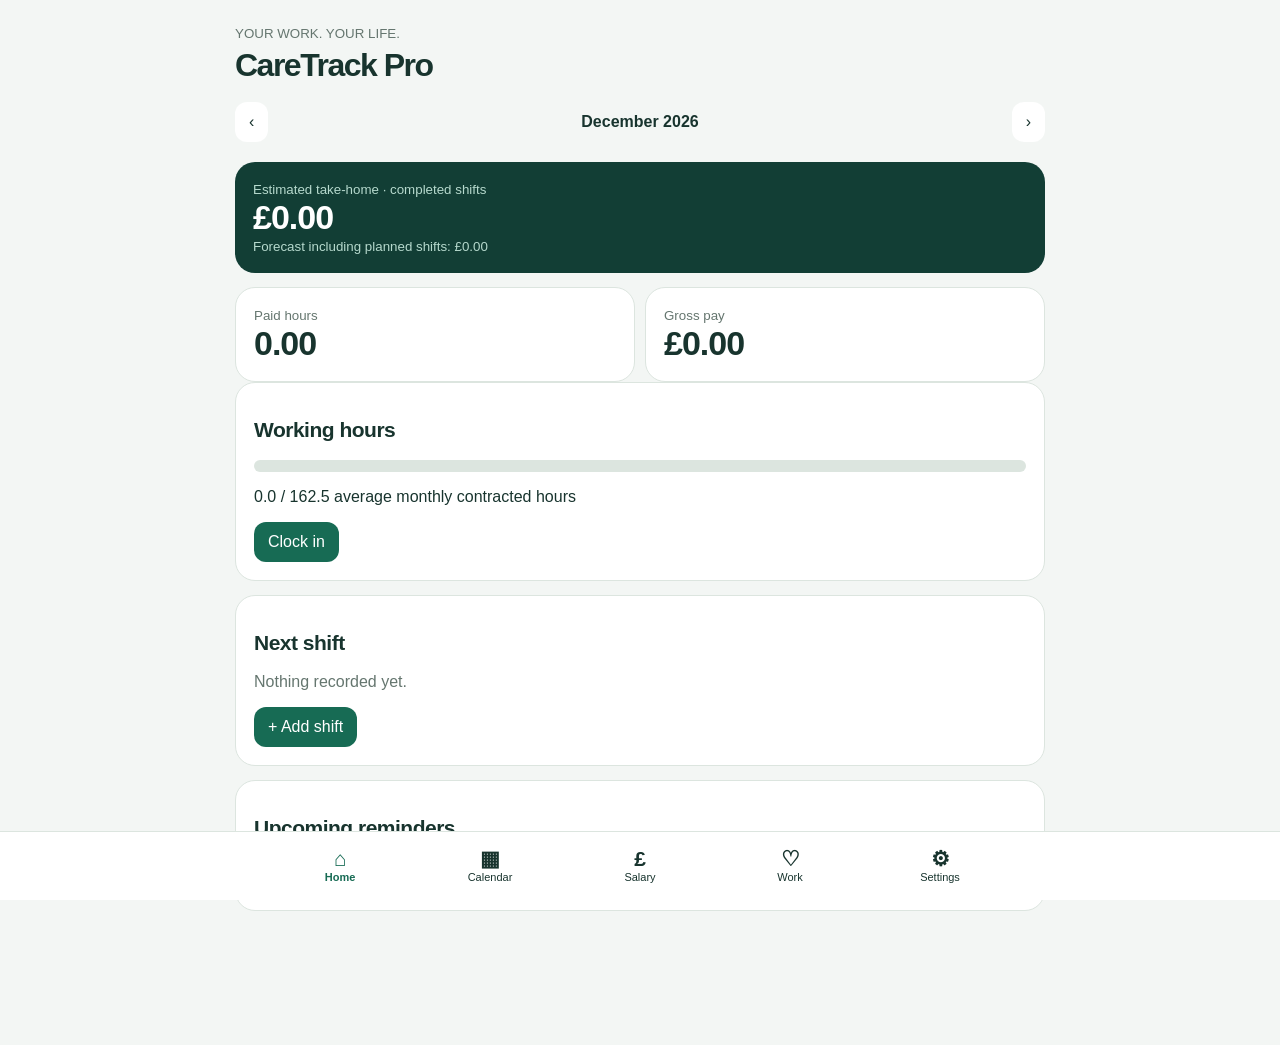
==== index.html @ 3389f88a "Add files via upload" ====
<!doctype html><html lang="en"><head><meta charset="utf-8"><meta name="viewport" content="width=device-width,initial-scale=1,viewport-fit=cover"><meta name="theme-color" content="#123e35"><meta name="apple-mobile-web-app-capable" content="yes"><link rel="manifest" href="manifest.json"><link rel="apple-touch-icon" href="icon-192.png"><link rel="stylesheet" href="style.css"><title>CareTrack Pro</title></head><body><header><small>YOUR WORK. YOUR LIFE.</small><h1>CareTrack Pro</h1><div id="monthbar"><button id="prev">‹</button><strong id="month"></strong><button id="next">›</button></div></header><main id="main"></main><nav id="nav"></nav><dialog id="dialog"><form id="editor"><h2 id="formtitle"></h2><div id="fields"></div><div class="actions"><button type="button" onclick="document.querySelector('dialog').close()">Cancel</button><button class="primary">Save</button></div></form></dialog><script src="app.js"></script></body></html>
---- style.css ----
:root{font-family:-apple-system,BlinkMacSystemFont,'Segoe UI',sans-serif;color:#18342e;background:#f3f6f4;--card:#fff;--muted:#65766f;--line:#dce5df;--accent:#176b54}*{box-sizing:border-box}body{margin:0;padding-bottom:100px}header,main{max-width:850px;margin:auto;padding:20px}header{padding-top:max(24px,env(safe-area-inset-top));padding-bottom:0}h1{font-size:32px;letter-spacing:-1.5px;margin:5px 0 18px}h2{font-size:21px;letter-spacing:-.5px}small,.muted{color:var(--muted)}button,input,select,textarea{font:inherit}button{border:0;border-radius:12px;padding:11px 14px;background:var(--card);color:inherit;cursor:pointer}button:active{opacity:.7}.primary{background:var(--accent);color:white}#monthbar,.row,.actions{display:flex;align-items:center;justify-content:space-between;gap:10px}.card{background:var(--card);border:1px solid var(--line);border-radius:20px;padding:18px;margin-bottom:14px}.hero{background:#123e35;color:white;border:0}.hero small{color:#b6d9cd}.big{font-size:34px;font-weight:750;letter-spacing:-1px}.grid{display:grid;grid-template-columns:1fr 1fr;gap:10px}.grid .card{margin:0}.calendar{display:grid;grid-template-columns:repeat(7,minmax(0,1fr));gap:4px}.day{padding:7px 2px;min-height:65px;border:1px solid var(--line);font-size:12px;overflow:hidden}.day span{display:block;font-size:10px;margin-top:4px}.day.selected{outline:2px solid var(--accent)}.day.work{background:#d9eae3;color:#164b39}.day.night{background:#e6def8;color:#513c83}.day.leave{background:#f9e6bd;color:#79521a}nav{position:fixed;bottom:0;left:0;right:0;background:var(--card);border-top:1px solid var(--line);display:flex;justify-content:center;padding:8px 4px max(10px,env(safe-area-inset-bottom));z-index:2}nav button{flex:1;max-width:150px;font-size:11px;padding:7px 2px}nav b{display:block;font-size:21px}nav .active{color:var(--accent);font-weight:bold}label{display:block;margin:12px 0 4px;font-size:13px;color:var(--muted)}input,select,textarea{width:100%;padding:12px;border:1px solid var(--line);border-radius:10px;background:var(--card);color:inherit}dialog{border:0;border-radius:24px;background:var(--card);color:inherit;width:min(94%,500px);max-height:90vh;padding:22px}dialog::backdrop{background:#0008}.actions{margin-top:20px}.bar{height:12px;border-radius:10px;background:var(--line);overflow:hidden}.bar i{display:block;height:100%;background:var(--accent)}.danger{color:#b83b42}.entry{border-top:1px solid var(--line);padding:12px 0}.entry button{padding:6px 9px;font-size:12px}a{color:var(--accent)}body.dark{background:#101b18;color:#e4eee9;--card:#1b2924;--muted:#a5b7af;--line:#34483f;--accent:#368d70}@media print{nav,header button,main button{display:none}body{background:white;color:black}.card{break-inside:avoid}}
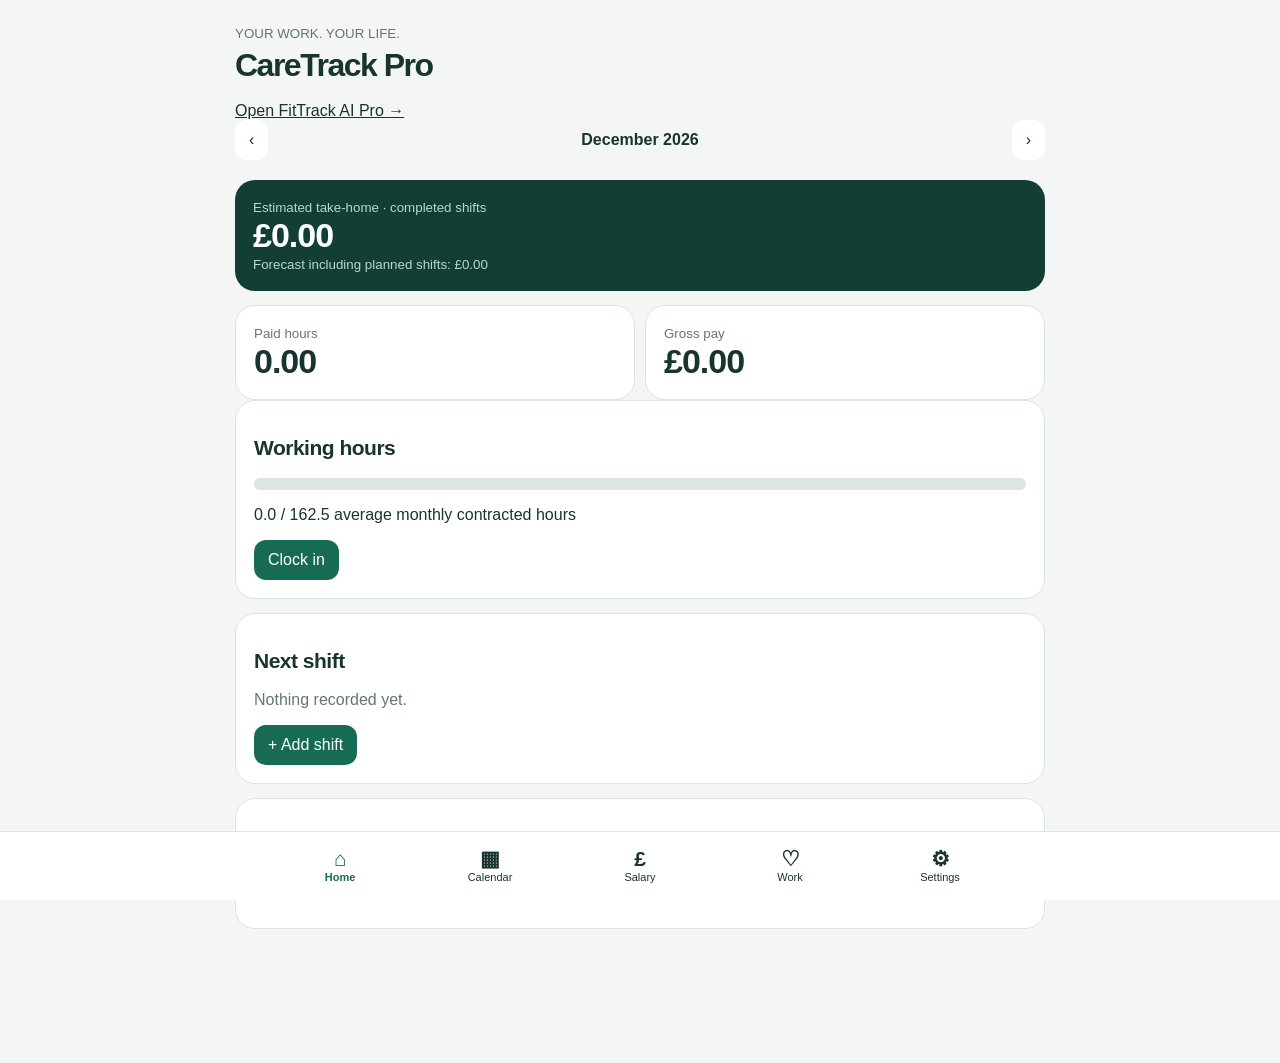
==== commit 5e7611d3: "Add files via upload" ====
--- a/index.html
+++ b/index.html
@@ -1 +1 @@
-<!doctype html><html lang="en"><head><meta charset="utf-8"><meta name="viewport" content="width=device-width,initial-scale=1,viewport-fit=cover"><meta name="theme-color" content="#123e35"><meta name="apple-mobile-web-app-capable" content="yes"><link rel="manifest" href="manifest.json"><link rel="apple-touch-icon" href="icon-192.png"><link rel="stylesheet" href="style.css"><title>CareTrack Pro</title></head><body><header><small>YOUR WORK. YOUR LIFE.</small><h1>CareTrack Pro</h1><div id="monthbar"><button id="prev">‹</button><strong id="month"></strong><button id="next">›</button></div></header><main id="main"></main><nav id="nav"></nav><dialog id="dialog"><form id="editor"><h2 id="formtitle"></h2><div id="fields"></div><div class="actions"><button type="button" onclick="document.querySelector('dialog').close()">Cancel</button><button class="primary">Save</button></div></form></dialog><script src="app.js"></script></body></html>
+<!doctype html><html lang="en"><head><meta charset="utf-8"><meta name="viewport" content="width=device-width,initial-scale=1,viewport-fit=cover"><meta name="theme-color" content="#123e35"><meta name="apple-mobile-web-app-capable" content="yes"><link rel="manifest" href="manifest.json"><link rel="apple-touch-icon" href="icon-192.png"><link rel="stylesheet" href="style.css"><title>CareTrack Pro</title></head><body><header><small>YOUR WORK. YOUR LIFE.</small><h1>CareTrack Pro</h1><a href="fitness/" style="color:inherit">Open FitTrack AI Pro →</a><div id="monthbar"><button id="prev">‹</button><strong id="month"></strong><button id="next">›</button></div></header><main id="main"></main><nav id="nav"></nav><dialog id="dialog"><form id="editor"><h2 id="formtitle"></h2><div id="fields"></div><div class="actions"><button type="button" onclick="document.querySelector('dialog').close()">Cancel</button><button class="primary">Save</button></div></form></dialog><dialog id="quickdialog" class="quick-sheet"></dialog><script src="app.js"></script></body></html>
--- a/style.css
+++ b/style.css
@@ -1 +1,2 @@
 :root{font-family:-apple-system,BlinkMacSystemFont,'Segoe UI',sans-serif;color:#18342e;background:#f3f6f4;--card:#fff;--muted:#65766f;--line:#dce5df;--accent:#176b54}*{box-sizing:border-box}body{margin:0;padding-bottom:100px}header,main{max-width:850px;margin:auto;padding:20px}header{padding-top:max(24px,env(safe-area-inset-top));padding-bottom:0}h1{font-size:32px;letter-spacing:-1.5px;margin:5px 0 18px}h2{font-size:21px;letter-spacing:-.5px}small,.muted{color:var(--muted)}button,input,select,textarea{font:inherit}button{border:0;border-radius:12px;padding:11px 14px;background:var(--card);color:inherit;cursor:pointer}button:active{opacity:.7}.primary{background:var(--accent);color:white}#monthbar,.row,.actions{display:flex;align-items:center;justify-content:space-between;gap:10px}.card{background:var(--card);border:1px solid var(--line);border-radius:20px;padding:18px;margin-bottom:14px}.hero{background:#123e35;color:white;border:0}.hero small{color:#b6d9cd}.big{font-size:34px;font-weight:750;letter-spacing:-1px}.grid{display:grid;grid-template-columns:1fr 1fr;gap:10px}.grid .card{margin:0}.calendar{display:grid;grid-template-columns:repeat(7,minmax(0,1fr));gap:4px}.day{padding:7px 2px;min-height:65px;border:1px solid var(--line);font-size:12px;overflow:hidden}.day span{display:block;font-size:10px;margin-top:4px}.day.selected{outline:2px solid var(--accent)}.day.work{background:#d9eae3;color:#164b39}.day.night{background:#e6def8;color:#513c83}.day.leave{background:#f9e6bd;color:#79521a}nav{position:fixed;bottom:0;left:0;right:0;background:var(--card);border-top:1px solid var(--line);display:flex;justify-content:center;padding:8px 4px max(10px,env(safe-area-inset-bottom));z-index:2}nav button{flex:1;max-width:150px;font-size:11px;padding:7px 2px}nav b{display:block;font-size:21px}nav .active{color:var(--accent);font-weight:bold}label{display:block;margin:12px 0 4px;font-size:13px;color:var(--muted)}input,select,textarea{width:100%;padding:12px;border:1px solid var(--line);border-radius:10px;background:var(--card);color:inherit}dialog{border:0;border-radius:24px;background:var(--card);color:inherit;width:min(94%,500px);max-height:90vh;padding:22px}dialog::backdrop{background:#0008}.actions{margin-top:20px}.bar{height:12px;border-radius:10px;background:var(--line);overflow:hidden}.bar i{display:block;height:100%;background:var(--accent)}.danger{color:#b83b42}.entry{border-top:1px solid var(--line);padding:12px 0}.entry button{padding:6px 9px;font-size:12px}a{color:var(--accent)}body.dark{background:#101b18;color:#e4eee9;--card:#1b2924;--muted:#a5b7af;--line:#34483f;--accent:#368d70}@media print{nav,header button,main button{display:none}body{background:white;color:black}.card{break-inside:avoid}}
+.quick-sheet{position:fixed;inset:auto 0 0;margin:0 auto;width:min(100%,500px);border-radius:26px 26px 0 0;padding-bottom:max(24px,env(safe-area-inset-bottom));max-height:85dvh;overflow:auto}.sheet-head{display:flex;align-items:center;justify-content:space-between}.sheet-head h2{margin:0}.template-row{display:flex;align-items:center;border-bottom:1px solid var(--line)}.template-pick{display:flex;align-items:center;gap:12px;text-align:left;flex:1;min-width:0;padding:14px 4px}.template-pick small{display:block;margin-top:5px}.template-dot{width:16px;height:36px;border-radius:6px;flex-shrink:0}.full{width:100%;margin-top:10px}.shiftchip{display:block;color:white;border-radius:4px;padding:3px 1px;overflow:hidden;text-overflow:ellipsis;white-space:nowrap;font-size:9px}.day.selected{outline:2px solid var(--accent);outline-offset:-2px}
